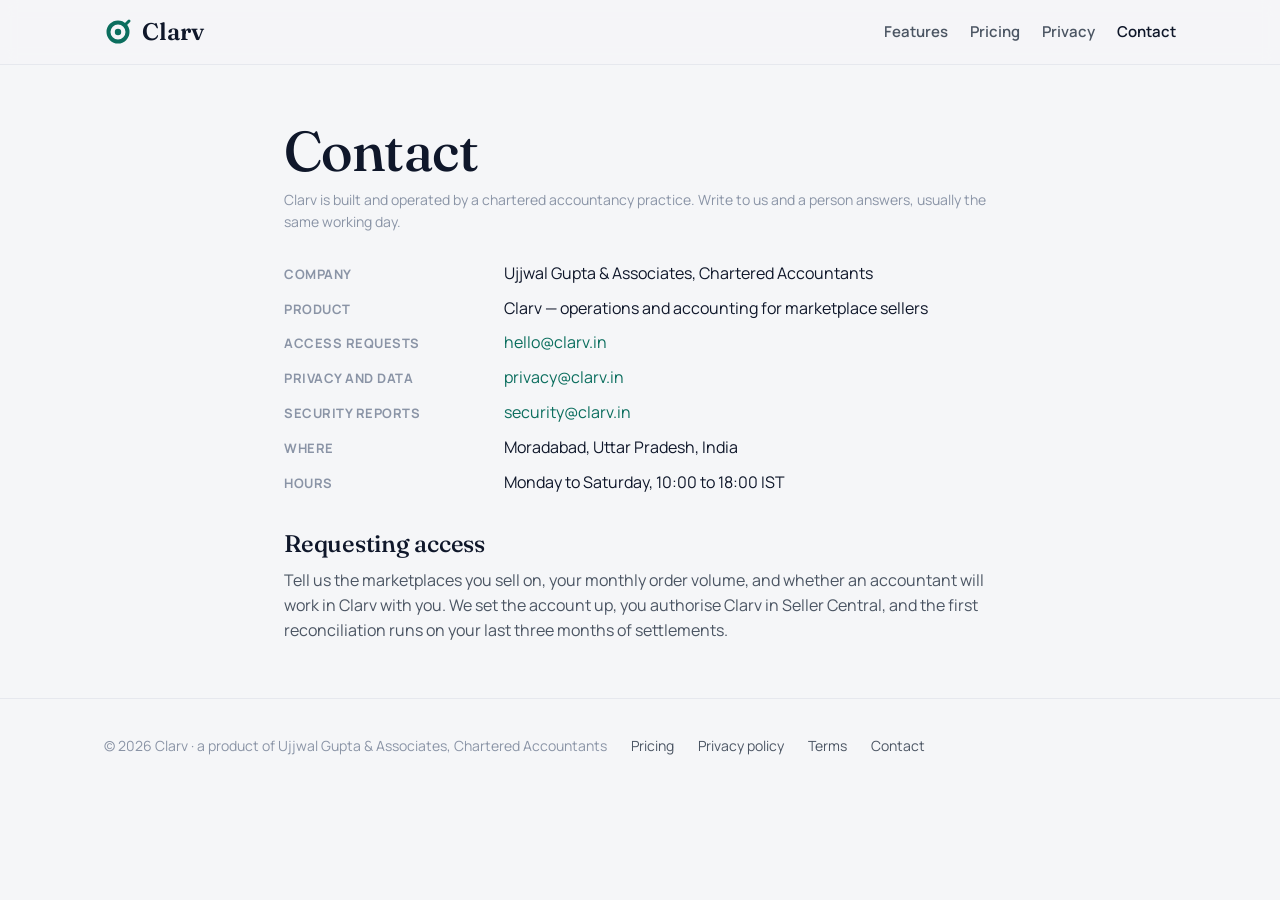
==== contact.html @ e485b1e4 "clarv.in" ====
<!doctype html>
<html lang="en">
<head>
<meta charset="utf-8" /><meta name="viewport" content="width=device-width, initial-scale=1" />
<title>Contact — Clarv</title>
<link rel="icon" href="logo.svg" type="image/svg+xml" />
<link rel="preconnect" href="https://fonts.googleapis.com" /><link rel="preconnect" href="https://fonts.gstatic.com" crossorigin />
<link rel="stylesheet" href="https://fonts.googleapis.com/css2?family=Fraunces:opsz,wght@9..144,400;9..144,500;9..144,600&family=Manrope:wght@400;500;600;700;800&display=swap" />
<link rel="stylesheet" href="style.css" />
</head>
<body>
<header class="top"><div class="wrap">
  <a class="brand" href="/"><svg width="28" height="28" viewBox="0 0 28 28" aria-hidden="true"><circle cx="14" cy="14" r="9.5" fill="none" stroke="currentColor" stroke-width="4"/><circle cx="14" cy="14" r="3.2" fill="currentColor"/><path d="M21 7l4-4" stroke="currentColor" stroke-width="3" stroke-linecap="round"/></svg>Clarv</a>
  <nav class="nav"><a class="hide-m" href="index.html#features">Features</a><a href="pricing.html">Pricing</a><a class="hide-m" href="privacy.html">Privacy</a><a class="on" href="contact.html">Contact</a></nav>
</div></header>
<main><section><div class="wrap prose">
  <h1>Contact</h1>
  <p class="meta">Clarv is built and operated by a chartered accountancy practice. Write to us and a person answers, usually the same working day.</p>
  <dl class="facts">
    <dt>Company</dt><dd>Ujjwal Gupta &amp; Associates, Chartered Accountants</dd>
    <dt>Product</dt><dd>Clarv — operations and accounting for marketplace sellers</dd>
    <dt>Access requests</dt><dd><a href="mailto:hello@clarv.in">hello@clarv.in</a></dd>
    <dt>Privacy and data</dt><dd><a href="mailto:privacy@clarv.in">privacy@clarv.in</a></dd>
    <dt>Security reports</dt><dd><a href="mailto:security@clarv.in">security@clarv.in</a></dd>
    <dt>Where</dt><dd>Moradabad, Uttar Pradesh, India</dd>
    <dt>Hours</dt><dd>Monday to Saturday, 10:00 to 18:00 IST</dd>
  </dl>
  <h2>Requesting access</h2>
  <p>Tell us the marketplaces you sell on, your monthly order volume, and whether an accountant will work in Clarv with you. We set the account up, you authorise Clarv in Seller Central, and the first reconciliation runs on your last three months of settlements.</p>
</div></section></main>
<footer><div class="wrap"><span>© 2026 Clarv · a product of Ujjwal Gupta &amp; Associates, Chartered Accountants</span><a href="pricing.html">Pricing</a><a href="privacy.html">Privacy policy</a><a href="terms.html">Terms</a><a href="contact.html">Contact</a></div></footer>
</body>
</html>
---- style.css ----
/* clarv.in — the public site. The product's own ink-and-paper language: Fraunces for display, Manrope for text. */
:root {
  --ground: #f5f6f8; --surface: #fff; --surface-2: #f9fafb; --ink: #0f172a; --ink-2: #4b5563; --ink-3: #8a94a6;
  --rule: #e6e8ee; --rule-3: #d9dde5; --brand: #0b6e5e; --brand-ink: #094f44; --brand-soft: #e3f3ef; --brand-tint: #f2f8f6;
  --good: #0b7a62; --warn: #a15c07; --warn-soft: #fbf1dc; --bad: #b42318; --bad-soft: #fce8e6;
  --sans: "Manrope", ui-sans-serif, system-ui, -apple-system, "Segoe UI", sans-serif; --display: "Fraunces", Georgia, serif;
  --shadow: 0 1px 2px rgba(16,24,40,.04), 0 1px 3px rgba(16,24,40,.06); --shadow-2: 0 12px 32px rgba(16,24,40,.12), 0 0 0 1px rgba(16,24,40,.05);
}
* { box-sizing: border-box; }
html { color-scheme: light; }
body { margin: 0; background: var(--ground); color: var(--ink); font: 16px/1.55 var(--sans); -webkit-font-smoothing: antialiased; }
a { color: var(--brand); text-decoration: none; }
a:hover { text-decoration: underline; }
.wrap { max-width: 1120px; margin: 0 auto; padding: 0 24px; }
h1, h2, h3 { font-family: var(--display); font-weight: 500; letter-spacing: -0.01em; margin: 0; text-wrap: balance; }
h1 { font-size: clamp(34px, 5vw, 56px); line-height: 1.08; }
h2 { font-size: clamp(26px, 3.2vw, 36px); line-height: 1.15; }
h3 { font-size: 20px; line-height: 1.3; }
p { margin: 0; }
.lead { color: var(--ink-2); font-size: 18px; max-width: 62ch; }
.eyebrow { font-size: 12px; font-weight: 700; letter-spacing: .08em; text-transform: uppercase; color: var(--brand); }
.muted { color: var(--ink-3); }
.small { font-size: 14px; }

/* header */
.top { position: sticky; top: 0; z-index: 5; background: rgba(245,246,248,.9); backdrop-filter: blur(8px); border-bottom: 1px solid var(--rule); }
.top .wrap { display: flex; align-items: center; gap: 28px; height: 64px; }
.brand { display: inline-flex; align-items: center; gap: 10px; color: var(--ink); font-family: var(--display); font-size: 24px; font-weight: 600; }
.brand svg { color: var(--brand); }
.nav { display: flex; gap: 22px; margin-left: auto; align-items: center; }
.nav a { color: var(--ink-2); font-weight: 600; font-size: 15px; }
.nav a.on { color: var(--ink); }
.btn { display: inline-flex; align-items: center; justify-content: center; height: 42px; padding: 0 18px; border-radius: 8px; border: 1px solid var(--rule-3); background: var(--surface); color: var(--ink); font: 600 15px var(--sans); cursor: pointer; }
.btn.primary { background: var(--brand); border-color: var(--brand); color: #fff; }
.btn:hover { text-decoration: none; filter: brightness(.98); }

/* hero */
.hero { padding: 84px 0 56px; display: grid; grid-template-columns: 1.05fr .95fr; gap: 48px; align-items: center; }
.hero .cta { display: flex; gap: 12px; margin-top: 28px; flex-wrap: wrap; }
.hero .facts { display: grid; grid-template-columns: repeat(3, 1fr); gap: 20px; margin-top: 32px; }
.fact b { display: block; font-family: var(--display); font-size: 28px; font-weight: 500; }
.fact span { color: var(--ink-3); font-size: 13px; }

/* drawn product panels — demo figures, no client data */
.panel { background: var(--surface); border: 1px solid var(--rule); border-radius: 12px; box-shadow: var(--shadow-2); overflow: hidden; }
.panel .bar { display: flex; align-items: center; gap: 8px; padding: 10px 14px; border-bottom: 1px solid var(--rule); background: var(--surface-2); font-size: 13px; color: var(--ink-2); }
.panel .bar i { width: 10px; height: 10px; border-radius: 50%; background: var(--rule-3); display: inline-block; }
.panel .body { padding: 16px; overflow-x: auto; }
.tiles { display: grid; grid-template-columns: repeat(3, 1fr); gap: 10px; margin-bottom: 14px; }
.tile { border: 1px solid var(--rule); border-radius: 8px; padding: 10px 12px; background: var(--surface); }
.tile .k { font-size: 11px; font-weight: 700; letter-spacing: .06em; text-transform: uppercase; color: var(--ink-3); }
.tile .v { font-family: var(--display); font-size: 22px; margin-top: 2px; }
.tile .s { font-size: 12px; color: var(--ink-3); }
.tile.good .v { color: var(--good); } .tile.bad .v { color: var(--bad); } .tile.warn .v { color: var(--warn); }
table.t { width: 100%; border-collapse: collapse; font-size: 13px; }
table.t th { text-align: left; font-size: 11px; letter-spacing: .06em; text-transform: uppercase; color: var(--ink-3); padding: 6px 8px; border-bottom: 1px solid var(--rule); font-weight: 700; }
table.t td { padding: 8px; border-bottom: 1px solid var(--rule); }
table.t td.num, table.t th.num { text-align: right; font-variant-numeric: tabular-nums; }
.st { display: inline-flex; align-items: center; gap: 6px; font-size: 12px; font-weight: 700; padding: 2px 8px; border-radius: 999px; background: var(--surface-2); color: var(--ink-2); }
.st::before { content: ""; width: 7px; height: 7px; border-radius: 50%; background: currentColor; }
.st.good { color: var(--good); background: var(--brand-soft); } .st.bad { color: var(--bad); background: var(--bad-soft); } .st.warn { color: var(--warn); background: var(--warn-soft); }

/* sections */
section { padding: 56px 0; }
section.alt { background: var(--surface); border-top: 1px solid var(--rule); border-bottom: 1px solid var(--rule); }
.grid3 { display: grid; grid-template-columns: repeat(3, 1fr); gap: 20px; margin-top: 28px; }
.grid2 { display: grid; grid-template-columns: repeat(2, 1fr); gap: 24px; margin-top: 28px; }
.card { background: var(--surface); border: 1px solid var(--rule); border-radius: 12px; padding: 22px; box-shadow: var(--shadow); }
.card h3 { margin-bottom: 8px; }
.card p { color: var(--ink-2); font-size: 15px; }
.card .n { font-family: var(--display); color: var(--brand); font-size: 14px; margin-bottom: 8px; }
.rule-list { list-style: none; padding: 0; margin: 20px 0 0; display: grid; gap: 10px; }
.rule-list li { padding-left: 22px; position: relative; color: var(--ink-2); }
.rule-list li::before { content: ""; position: absolute; left: 0; top: 9px; width: 10px; height: 10px; border-radius: 50%; background: var(--brand-soft); border: 2px solid var(--brand); }

/* pricing */
.plans { display: grid; grid-template-columns: repeat(3, 1fr); gap: 20px; margin-top: 32px; }
.plan { background: var(--surface); border: 1px solid var(--rule); border-radius: 12px; padding: 26px; box-shadow: var(--shadow); display: flex; flex-direction: column; }
.plan.hi { border-color: var(--brand); box-shadow: var(--shadow-2); }
.plan .price { font-family: var(--display); font-size: 40px; margin: 10px 0 2px; }
.plan .price small { font-size: 15px; font-family: var(--sans); color: var(--ink-3); }
.plan ul { list-style: none; padding: 0; margin: 18px 0 22px; display: grid; gap: 8px; color: var(--ink-2); font-size: 15px; }
.plan ul li::before { content: "✓  "; color: var(--brand); font-weight: 700; }
.plan .btn { margin-top: auto; }

/* the quote form */
.form { display: grid; gap: 12px; }
.form label { display: grid; gap: 5px; font-size: 13px; font-weight: 700; color: var(--ink-2); }
.form input, .form select, .form textarea { font: 15px var(--sans); color: var(--ink); padding: 9px 11px; border: 1px solid var(--rule-3); border-radius: 8px; background: var(--surface); }
.form input:focus, .form select:focus, .form textarea:focus { outline: 2px solid var(--brand-soft); border-color: var(--brand); }
.form .btn { margin-top: 6px; }

/* prose pages */
.prose { max-width: 76ch; }
.prose h1 { margin-bottom: 8px; }
.prose h2 { font-size: 24px; margin: 36px 0 10px; }
.prose p, .prose li { color: var(--ink-2); }
.prose ul { padding-left: 22px; }
.prose .meta { color: var(--ink-3); font-size: 14px; margin-bottom: 28px; }
dl.facts { display: grid; grid-template-columns: 200px 1fr; gap: 10px 20px; margin-top: 24px; }
dl.facts dt { color: var(--ink-3); font-size: 13px; font-weight: 700; letter-spacing: .04em; text-transform: uppercase; padding-top: 3px; }
dl.facts dd { margin: 0; }

/* footer */
footer { padding: 36px 0 48px; color: var(--ink-3); font-size: 14px; border-top: 1px solid var(--rule); }
footer .wrap { display: flex; gap: 24px; flex-wrap: wrap; align-items: center; }
footer a { color: var(--ink-2); }
footer .sp { margin-left: auto; }

@media (max-width: 860px) {
  .hero .facts { grid-template-columns: 1fr; gap: 12px; }
  .hero { grid-template-columns: 1fr; padding-top: 48px; }
  .grid3, .plans, .grid2 { grid-template-columns: 1fr; }
  .tiles { grid-template-columns: 1fr 1fr; }
  .nav { gap: 14px; } .nav a.hide-m { display: none; }
  dl.facts { grid-template-columns: 1fr; gap: 2px 0; } dl.facts dd { margin-bottom: 12px; }
}
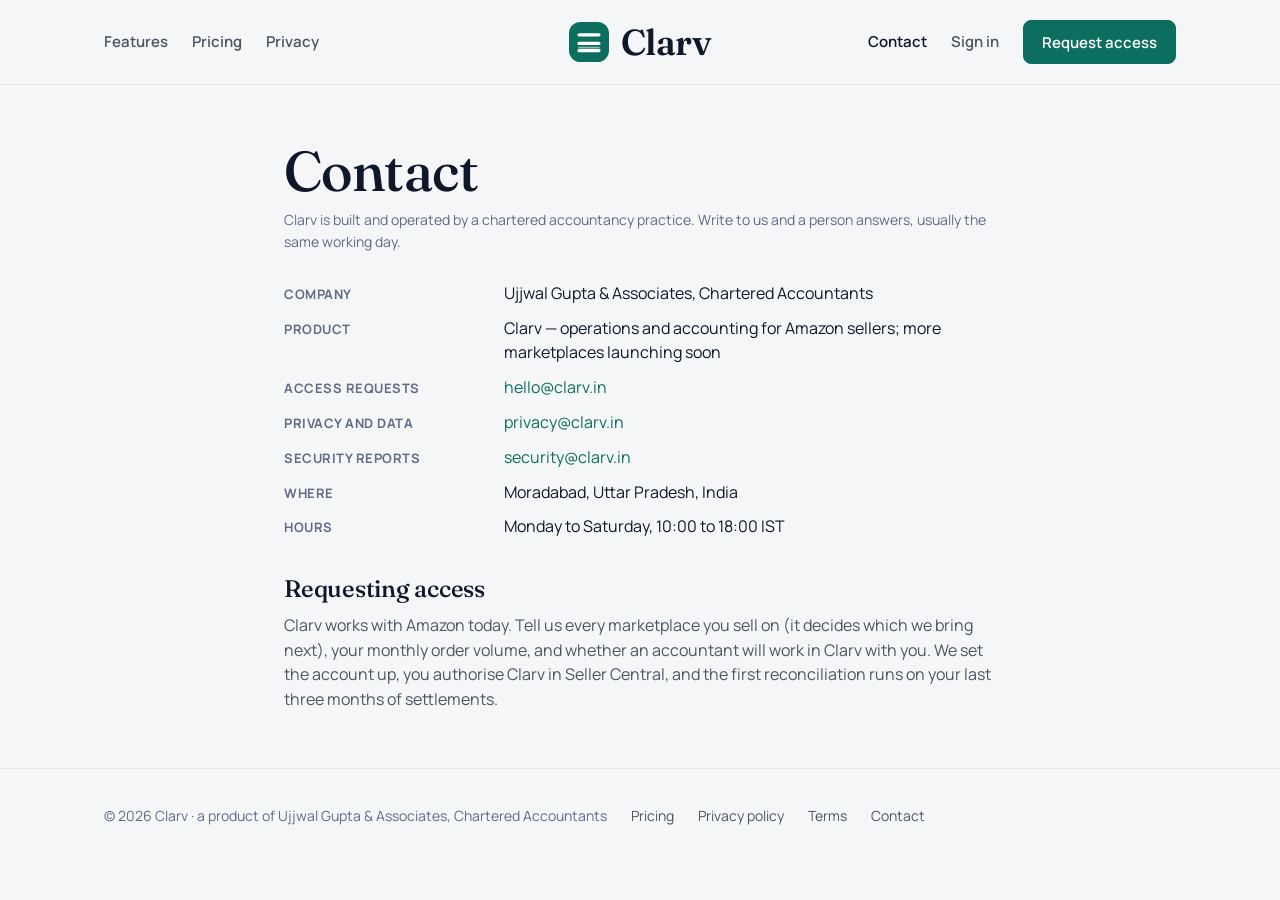
==== commit 06284f3a: "Amazon first, a centred wordmark with Mark A, and a site that works on a phone The user, 4 Oct 2026:" ====
--- a/contact.html
+++ b/contact.html
@@ -10,15 +10,18 @@
 </head>
 <body>
 <header class="top"><div class="wrap">
-  <a class="brand" href="/"><svg width="28" height="28" viewBox="0 0 28 28" aria-hidden="true"><circle cx="14" cy="14" r="9.5" fill="none" stroke="currentColor" stroke-width="4"/><circle cx="14" cy="14" r="3.2" fill="currentColor"/><path d="M21 7l4-4" stroke="currentColor" stroke-width="3" stroke-linecap="round"/></svg>Clarv</a>
-  <nav class="nav"><a class="hide-m" href="index.html#features">Features</a><a href="pricing.html">Pricing</a><a class="hide-m" href="privacy.html">Privacy</a><a class="on" href="contact.html">Contact</a></nav>
+  <nav class="nav nav-l" aria-label="Site"><a href="/#features">Features</a><a href="pricing.html">Pricing</a><a href="privacy.html">Privacy</a></nav>
+  <a class="brand" href="/" aria-label="Clarv — home"><svg viewBox="0 0 28 28" aria-hidden="true"><rect width="28" height="28" rx="8" fill="#0b6e5e"/><path d="M7 9h14M7 15h14M7 20h14" stroke="#fff" stroke-width="2.2" stroke-linecap="round"/><path d="M7 18h14" stroke="#fff" stroke-width="1.2" stroke-linecap="round" opacity=".55"/></svg><span>Clarv</span></a>
+  <nav class="nav nav-r" aria-label="Account"><a class="on" href="contact.html">Contact</a><a href="login.html">Sign in</a><a class="btn primary" href="contact.html">Request access</a></nav>
+  <details class="mnav"><summary aria-label="Menu"><span class="burger"></span></summary><nav class="mnav-panel" aria-label="Menu"><a href="/#features">Features</a><a href="pricing.html">Pricing</a><a href="privacy.html">Privacy</a><a class="on" href="contact.html">Contact</a><a href="login.html">Sign in</a><a class="btn primary" href="contact.html">Request access</a></nav></details>
+  <a class="m-signin" href="login.html">Sign in</a>
 </div></header>
 <main><section><div class="wrap prose">
   <h1>Contact</h1>
   <p class="meta">Clarv is built and operated by a chartered accountancy practice. Write to us and a person answers, usually the same working day.</p>
   <dl class="facts">
     <dt>Company</dt><dd>Ujjwal Gupta &amp; Associates, Chartered Accountants</dd>
-    <dt>Product</dt><dd>Clarv — operations and accounting for marketplace sellers</dd>
+    <dt>Product</dt><dd>Clarv — operations and accounting for Amazon sellers; more marketplaces launching soon</dd>
     <dt>Access requests</dt><dd><a href="mailto:hello@clarv.in">hello@clarv.in</a></dd>
     <dt>Privacy and data</dt><dd><a href="mailto:privacy@clarv.in">privacy@clarv.in</a></dd>
     <dt>Security reports</dt><dd><a href="mailto:security@clarv.in">security@clarv.in</a></dd>
@@ -26,8 +29,9 @@
     <dt>Hours</dt><dd>Monday to Saturday, 10:00 to 18:00 IST</dd>
   </dl>
   <h2>Requesting access</h2>
-  <p>Tell us the marketplaces you sell on, your monthly order volume, and whether an accountant will work in Clarv with you. We set the account up, you authorise Clarv in Seller Central, and the first reconciliation runs on your last three months of settlements.</p>
+  <p>Clarv works with Amazon today. Tell us every marketplace you sell on (it decides which we bring next), your monthly order volume, and whether an accountant will work in Clarv with you. We set the account up, you authorise Clarv in Seller Central, and the first reconciliation runs on your last three months of settlements.</p>
 </div></section></main>
 <footer><div class="wrap"><span>© 2026 Clarv · a product of Ujjwal Gupta &amp; Associates, Chartered Accountants</span><a href="pricing.html">Pricing</a><a href="privacy.html">Privacy policy</a><a href="terms.html">Terms</a><a href="contact.html">Contact</a></div></footer>
+<script>document.querySelectorAll(".mnav-panel a").forEach(function (a) { a.addEventListener("click", function () { a.closest("details").removeAttribute("open"); }); });</script>
 </body>
 </html>
--- a/style.css
+++ b/style.css
@@ -1,6 +1,6 @@
 /* clarv.in — the public site. The product's own ink-and-paper language: Fraunces for display, Manrope for text. */
 :root {
-  --ground: #f5f6f8; --surface: #fff; --surface-2: #f9fafb; --ink: #0f172a; --ink-2: #4b5563; --ink-3: #8a94a6;
+  --ground: #f5f6f8; --surface: #fff; --surface-2: #f9fafb; --ink: #0f172a; --ink-2: #4b5563; --ink-3: #5f6a86;
   --rule: #e6e8ee; --rule-3: #d9dde5; --brand: #0b6e5e; --brand-ink: #094f44; --brand-soft: #e3f3ef; --brand-tint: #f2f8f6;
   --good: #0b7a62; --warn: #a15c07; --warn-soft: #fbf1dc; --bad: #b42318; --bad-soft: #fce8e6;
   --sans: "Manrope", ui-sans-serif, system-ui, -apple-system, "Segoe UI", sans-serif; --display: "Fraunces", Georgia, serif;
@@ -8,7 +8,7 @@
 }
 * { box-sizing: border-box; }
 html { color-scheme: light; }
-body { margin: 0; background: var(--ground); color: var(--ink); font: 16px/1.55 var(--sans); -webkit-font-smoothing: antialiased; }
+body { margin: 0; background: var(--ground); color: var(--ink); font: 16px/1.55 var(--sans); -webkit-font-smoothing: antialiased; overflow-x: clip; }
 a { color: var(--brand); text-decoration: none; }
 a:hover { text-decoration: underline; }
 .wrap { max-width: 1120px; margin: 0 auto; padding: 0 24px; }
@@ -22,24 +22,56 @@
 .muted { color: var(--ink-3); }
 .small { font-size: 14px; }
 
-/* header */
-.top { position: sticky; top: 0; z-index: 5; background: rgba(245,246,248,.9); backdrop-filter: blur(8px); border-bottom: 1px solid var(--rule); }
-.top .wrap { display: flex; align-items: center; gap: 28px; height: 64px; }
-.brand { display: inline-flex; align-items: center; gap: 10px; color: var(--ink); font-family: var(--display); font-size: 24px; font-weight: 600; }
-.brand svg { color: var(--brand); }
-.nav { display: flex; gap: 22px; margin-left: auto; align-items: center; }
+/* header: the wordmark at the centre, the links either side of it; on a phone, a menu button, the wordmark, Sign in */
+.top { position: sticky; top: 0; z-index: 5; background: rgba(245,246,248,.92); -webkit-backdrop-filter: blur(8px); backdrop-filter: blur(8px); border-bottom: 1px solid var(--rule); }
+.top .wrap { display: grid; grid-template-columns: 1fr auto 1fr; align-items: center; gap: 24px; height: 84px; }
+.brand { grid-column: 2; grid-row: 1; justify-self: center; display: inline-flex; align-items: center; gap: 12px; color: var(--ink); font-family: var(--display); font-size: 36px; font-weight: 600; letter-spacing: -0.015em; line-height: 1; }
+.brand:hover { text-decoration: none; }
+.brand svg { width: 40px; height: 40px; flex: none; }
+.nav { display: flex; gap: 24px; align-items: center; }
+.nav-l { grid-column: 1; grid-row: 1; justify-self: start; }
+.nav-r { grid-column: 3; grid-row: 1; justify-self: end; }
 .nav a { color: var(--ink-2); font-weight: 600; font-size: 15px; }
 .nav a.on { color: var(--ink); }
-.btn { display: inline-flex; align-items: center; justify-content: center; height: 42px; padding: 0 18px; border-radius: 8px; border: 1px solid var(--rule-3); background: var(--surface); color: var(--ink); font: 600 15px var(--sans); cursor: pointer; }
+.mnav, .m-signin { display: none; }
+.mnav summary { list-style: none; cursor: pointer; width: 44px; height: 44px; display: grid; place-items: center; margin-left: -10px; border-radius: 10px; }
+.mnav summary::-webkit-details-marker { display: none; }
+.mnav summary:focus-visible { outline: 2px solid var(--brand); outline-offset: 2px; }
+.burger, .burger::before, .burger::after { display: block; width: 22px; height: 2px; border-radius: 2px; background: var(--ink); transition: transform .2s, background .2s; }
+.burger { position: relative; }
+.burger::before, .burger::after { content: ""; position: absolute; left: 0; }
+.burger::before { top: -7px; } .burger::after { top: 7px; }
+.mnav[open] .burger { background: transparent; }
+.mnav[open] .burger::before { transform: translateY(7px) rotate(45deg); }
+.mnav[open] .burger::after { transform: translateY(-7px) rotate(-45deg); }
+.mnav-panel { position: absolute; left: 0; right: 0; top: 100%; display: grid; padding: 4px 18px 18px; background: var(--surface); border-bottom: 1px solid var(--rule); box-shadow: var(--shadow-2); }
+.mnav-panel a { padding: 14px 2px; font-size: 17px; font-weight: 600; color: var(--ink); border-bottom: 1px solid var(--rule); }
+.mnav-panel a.on { color: var(--brand); }
+.mnav-panel a.btn { margin-top: 16px; height: 48px; border-bottom: 1px solid var(--brand); color: #fff; }
+.btn { display: inline-flex; align-items: center; justify-content: center; height: 44px; padding: 0 18px; border-radius: 8px; border: 1px solid var(--rule-3); background: var(--surface); color: var(--ink); font: 600 15px var(--sans); cursor: pointer; }
 .btn.primary { background: var(--brand); border-color: var(--brand); color: #fff; }
 .btn:hover { text-decoration: none; filter: brightness(.98); }
 
+/* marketplaces: Amazon today, the others launching soon */
+.markets { padding: 8px 0 24px; }
+.mk-head { display: flex; align-items: baseline; gap: 16px; flex-wrap: wrap; }
+.mk-head p { color: var(--ink-2); }
+.mk-row { display: grid; grid-template-columns: repeat(6, minmax(0, 1fr)); gap: 12px; margin-top: 14px; }
+.mk { display: flex; flex-direction: column; align-items: flex-start; gap: 8px; padding: 14px 16px; border: 1px dashed var(--rule-3); border-radius: 12px; }
+.mk b { font-size: 16px; }
+.mk small { color: var(--ink-2); font-size: 12.5px; line-height: 1.45; }
+.mk .chip { font-size: 11.5px; font-weight: 700; padding: 3px 9px; border-radius: 999px; background: var(--surface); color: var(--ink-2); border: 1px solid var(--rule-3); }
+.mk.live { background: var(--surface); border: 1px solid var(--brand); box-shadow: var(--shadow); }
+.mk.live .chip { background: var(--brand-soft); color: var(--brand-ink); border-color: transparent; }
+
 /* hero */
-.hero { padding: 84px 0 56px; display: grid; grid-template-columns: 1.05fr .95fr; gap: 48px; align-items: center; }
+/* padding-block: a padding shorthand would zero the page's side gutter on .wrap */
+.hero { padding-block: 84px 56px; display: grid; grid-template-columns: 1.05fr .95fr; gap: 48px; align-items: center; }
 .hero .cta { display: flex; gap: 12px; margin-top: 28px; flex-wrap: wrap; }
-.hero .facts { display: grid; grid-template-columns: repeat(3, 1fr); gap: 20px; margin-top: 32px; }
-.fact b { display: block; font-family: var(--display); font-size: 28px; font-weight: 500; }
-.fact span { color: var(--ink-3); font-size: 13px; }
+/* the three figures: each on one line; the row wraps whole rather than breaking a figure ("GSTR-1 / ready") */
+.hero .facts { display: flex; flex-wrap: wrap; gap: 18px 28px; margin-top: 32px; }
+.fact b { display: block; font-family: var(--display); font-size: 24px; font-weight: 500; line-height: 1.2; white-space: nowrap; }
+.fact span { display: block; max-width: 20ch; color: var(--ink-3); font-size: 13px; }
 
 /* drawn product panels — demo figures, no client data */
 .panel { background: var(--surface); border: 1px solid var(--rule); border-radius: 12px; box-shadow: var(--shadow-2); overflow: hidden; }
@@ -56,7 +88,7 @@
 table.t th { text-align: left; font-size: 11px; letter-spacing: .06em; text-transform: uppercase; color: var(--ink-3); padding: 6px 8px; border-bottom: 1px solid var(--rule); font-weight: 700; }
 table.t td { padding: 8px; border-bottom: 1px solid var(--rule); }
 table.t td.num, table.t th.num { text-align: right; font-variant-numeric: tabular-nums; }
-.st { display: inline-flex; align-items: center; gap: 6px; font-size: 12px; font-weight: 700; padding: 2px 8px; border-radius: 999px; background: var(--surface-2); color: var(--ink-2); }
+.st { white-space: nowrap; display: inline-flex; align-items: center; gap: 6px; font-size: 12px; font-weight: 700; padding: 2px 8px; border-radius: 999px; background: var(--surface-2); color: var(--ink-2); }
 .st::before { content: ""; width: 7px; height: 7px; border-radius: 50%; background: currentColor; }
 .st.good { color: var(--good); background: var(--brand-soft); } .st.bad { color: var(--bad); background: var(--bad-soft); } .st.warn { color: var(--warn); background: var(--warn-soft); }
 
@@ -86,7 +118,7 @@
 /* the quote form */
 .form { display: grid; gap: 12px; }
 .form label { display: grid; gap: 5px; font-size: 13px; font-weight: 700; color: var(--ink-2); }
-.form input, .form select, .form textarea { font: 15px var(--sans); color: var(--ink); padding: 9px 11px; border: 1px solid var(--rule-3); border-radius: 8px; background: var(--surface); }
+.form input, .form select, .form textarea { font: 15px var(--sans); color: var(--ink); padding: 9px 11px; border: 1px solid var(--rule-3); border-radius: 8px; background: var(--surface); width: 100%; min-width: 0; } /* a select is otherwise as wide as its longest option */
 .form input:focus, .form select:focus, .form textarea:focus { outline: 2px solid var(--brand-soft); border-color: var(--brand); }
 .form .btn { margin-top: 6px; }
 
@@ -107,11 +139,39 @@
 footer a { color: var(--ink-2); }
 footer .sp { margin-left: auto; }
 
-@media (max-width: 860px) {
-  .hero .facts { grid-template-columns: 1fr; gap: 12px; }
-  .hero { grid-template-columns: 1fr; padding-top: 48px; }
-  .grid3, .plans, .grid2 { grid-template-columns: 1fr; }
+@media (max-width: 900px) {
+  .top .wrap { height: 64px; gap: 8px; }
+  .nav-l, .nav-r { display: none; }
+  .brand { font-size: 28px; gap: 10px; }
+  .brand svg { width: 32px; height: 32px; }
+  .mnav { display: block; grid-column: 1; grid-row: 1; justify-self: start; }
+  .m-signin { display: inline-flex; grid-column: 3; grid-row: 1; justify-self: end; align-items: center; min-height: 44px; font-weight: 700; font-size: 15px; }
+  .wrap { padding: 0 18px; }
+  section { padding: 44px 0; }
+  .hero { grid-template-columns: minmax(0, 1fr); gap: 32px; padding-block: 36px 32px; }
+  .hero .facts { flex-direction: column; gap: 14px; }
+  .fact span { max-width: none; }
+  .hero .cta .btn { flex: 1 1 160px; }
+  .lead { font-size: 17px; }
+  .grid3, .plans, .grid2 { grid-template-columns: minmax(0, 1fr); }
   .tiles { grid-template-columns: 1fr 1fr; }
-  .nav { gap: 14px; } .nav a.hide-m { display: none; }
-  dl.facts { grid-template-columns: 1fr; gap: 2px 0; } dl.facts dd { margin-bottom: 12px; }
+  .tiles > .tile:nth-child(3):last-child { grid-column: 1 / -1; }
+  .mk-row { grid-template-columns: repeat(3, minmax(0, 1fr)); }
+  dl.facts { grid-template-columns: 1fr; gap: 2px 0; } dl.facts dd { margin-bottom: 12px; overflow-wrap: anywhere; }
+  .form input, .form select, .form textarea { font-size: 16px; } /* under 16px a phone zooms in on focus */
+  footer .wrap { gap: 12px 20px; } footer .sp { margin-left: 0; flex-basis: 100%; }
 }
+@media (max-width: 600px) {
+  table.t .o { display: none; } /* the example tables drop their least telling column on a phone */
+}
+@media (max-width: 480px) {
+  .brand { font-size: 26px; } .brand svg { width: 30px; height: 30px; }
+  h3 { font-size: 19px; }
+  .card { padding: 18px; } .plan { padding: 22px; }
+  .panel .body { padding: 12px; }
+  .tile { padding: 9px 10px; } .tile .v { font-size: 19px; }
+  .tile .k { min-height: 3.1em; } /* two lines at the 1.55 line height: a two-line label beside a one-line one: the figures stay level */
+  table.t { font-size: 12.5px; } table.t th, table.t td { padding: 6px; }
+  .mk-row { grid-template-columns: 1fr 1fr; }
+  .mk.live { grid-column: 1 / -1; }
+}
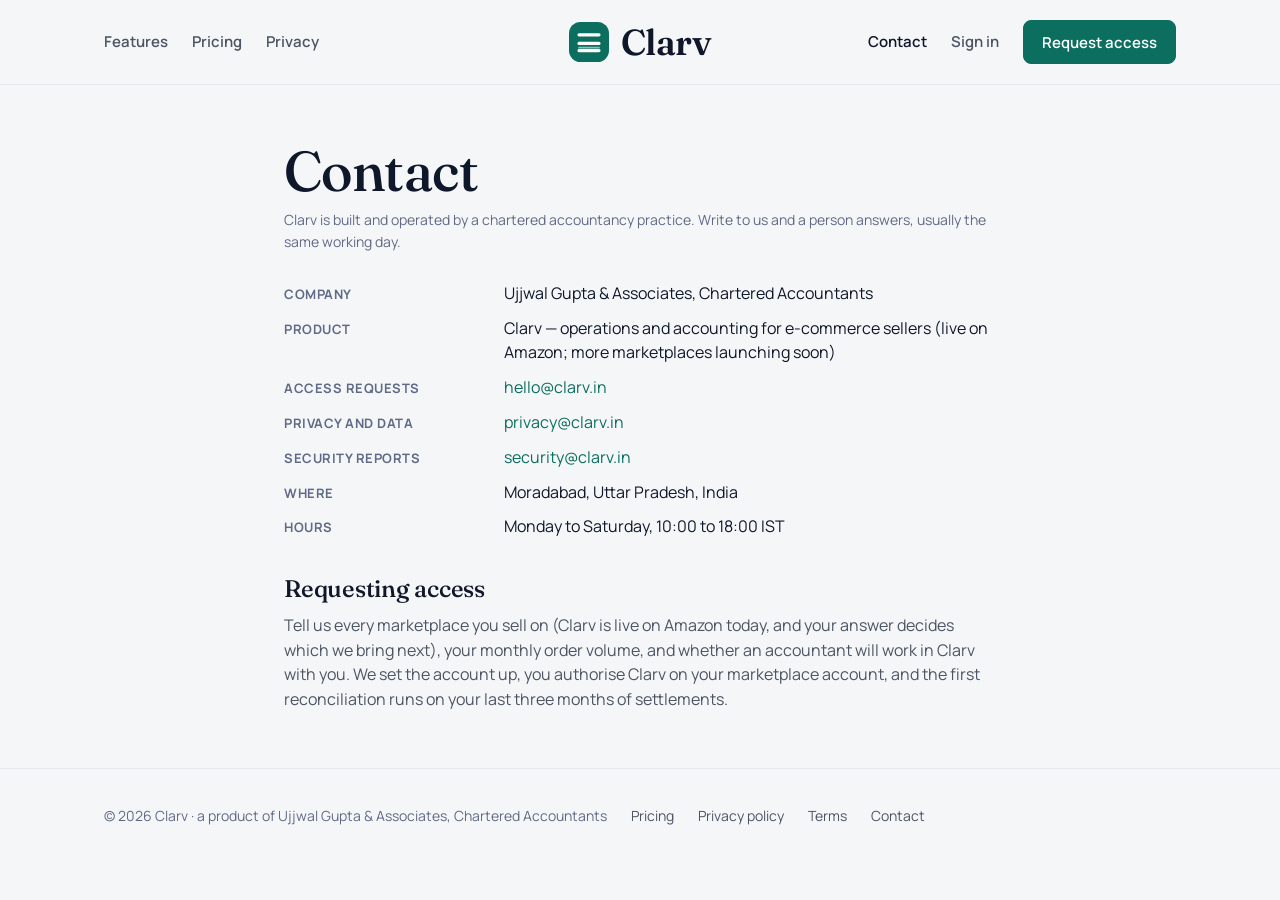
==== commit 959a46ae: "Marketplace-neutral wording (the user: "why Amazon everywhere?"): Clarv speaks to e-commerce sellers" ====
--- a/contact.html
+++ b/contact.html
@@ -3,10 +3,10 @@
 <head>
 <meta charset="utf-8" /><meta name="viewport" content="width=device-width, initial-scale=1" />
 <title>Contact — Clarv</title>
-<link rel="icon" href="logo.svg" type="image/svg+xml" />
+<link rel="icon" href="logo.svg?v=20261004" type="image/svg+xml" />
 <link rel="preconnect" href="https://fonts.googleapis.com" /><link rel="preconnect" href="https://fonts.gstatic.com" crossorigin />
 <link rel="stylesheet" href="https://fonts.googleapis.com/css2?family=Fraunces:opsz,wght@9..144,400;9..144,500;9..144,600&family=Manrope:wght@400;500;600;700;800&display=swap" />
-<link rel="stylesheet" href="style.css" />
+<link rel="stylesheet" href="style.css?v=20261004" />
 </head>
 <body>
 <header class="top"><div class="wrap">
@@ -21,7 +21,7 @@
   <p class="meta">Clarv is built and operated by a chartered accountancy practice. Write to us and a person answers, usually the same working day.</p>
   <dl class="facts">
     <dt>Company</dt><dd>Ujjwal Gupta &amp; Associates, Chartered Accountants</dd>
-    <dt>Product</dt><dd>Clarv — operations and accounting for Amazon sellers; more marketplaces launching soon</dd>
+    <dt>Product</dt><dd>Clarv — operations and accounting for e-commerce sellers (live on Amazon; more marketplaces launching soon)</dd>
     <dt>Access requests</dt><dd><a href="mailto:hello@clarv.in">hello@clarv.in</a></dd>
     <dt>Privacy and data</dt><dd><a href="mailto:privacy@clarv.in">privacy@clarv.in</a></dd>
     <dt>Security reports</dt><dd><a href="mailto:security@clarv.in">security@clarv.in</a></dd>
@@ -29,7 +29,7 @@
     <dt>Hours</dt><dd>Monday to Saturday, 10:00 to 18:00 IST</dd>
   </dl>
   <h2>Requesting access</h2>
-  <p>Clarv works with Amazon today. Tell us every marketplace you sell on (it decides which we bring next), your monthly order volume, and whether an accountant will work in Clarv with you. We set the account up, you authorise Clarv in Seller Central, and the first reconciliation runs on your last three months of settlements.</p>
+  <p>Tell us every marketplace you sell on (Clarv is live on Amazon today, and your answer decides which we bring next), your monthly order volume, and whether an accountant will work in Clarv with you. We set the account up, you authorise Clarv on your marketplace account, and the first reconciliation runs on your last three months of settlements.</p>
 </div></section></main>
 <footer><div class="wrap"><span>© 2026 Clarv · a product of Ujjwal Gupta &amp; Associates, Chartered Accountants</span><a href="pricing.html">Pricing</a><a href="privacy.html">Privacy policy</a><a href="terms.html">Terms</a><a href="contact.html">Contact</a></div></footer>
 <script>document.querySelectorAll(".mnav-panel a").forEach(function (a) { a.addEventListener("click", function () { a.closest("details").removeAttribute("open"); }); });</script>
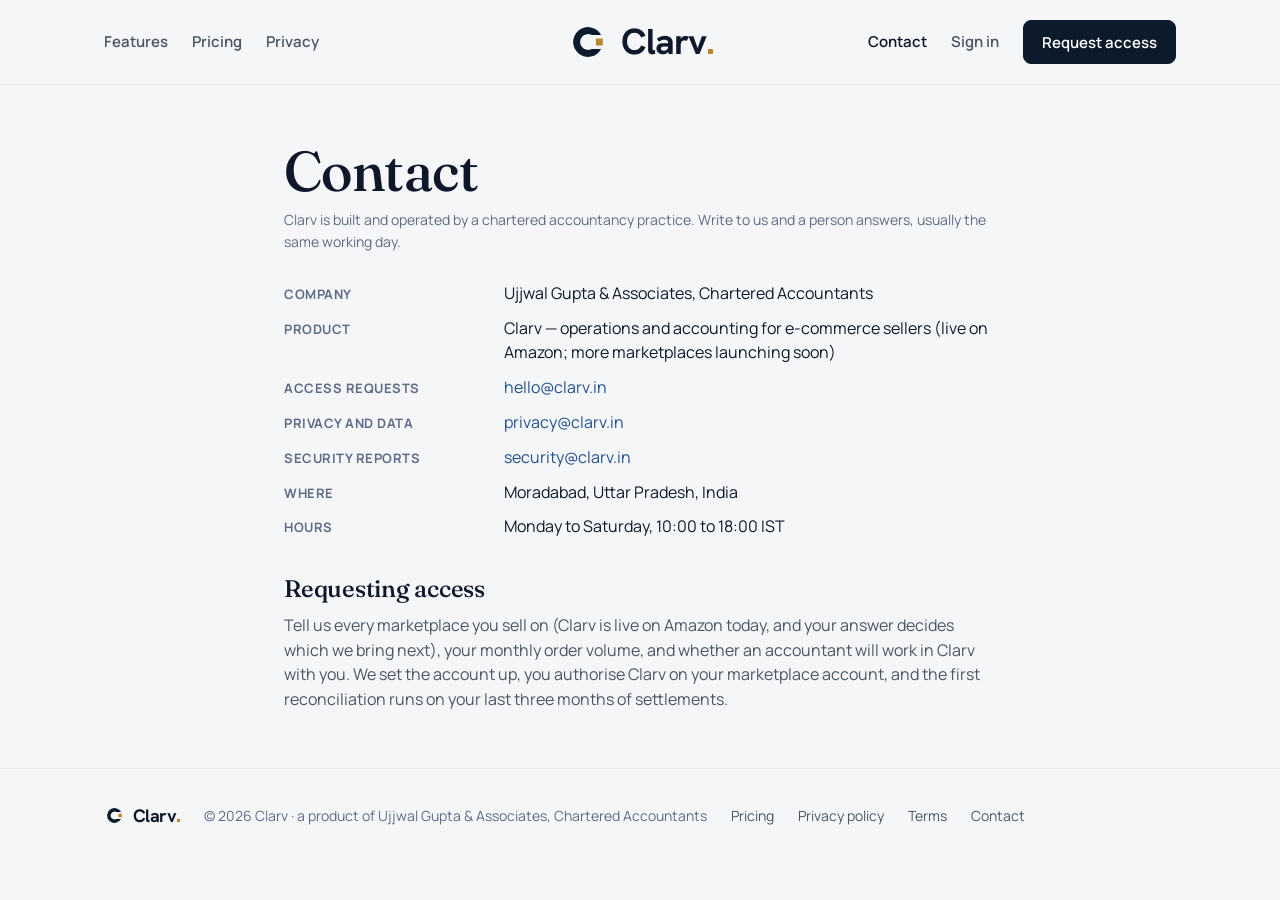
==== commit df6e2695: ""C, full stop" in ink and gold: the new logo, the palette, a footer sign-off, two labels that wrappe" ====
--- a/contact.html
+++ b/contact.html
@@ -3,15 +3,15 @@
 <head>
 <meta charset="utf-8" /><meta name="viewport" content="width=device-width, initial-scale=1" />
 <title>Contact — Clarv</title>
-<link rel="icon" href="logo.svg?v=20261004" type="image/svg+xml" />
+<link rel="icon" href="logo.svg?v=20261004c" type="image/svg+xml" />
 <link rel="preconnect" href="https://fonts.googleapis.com" /><link rel="preconnect" href="https://fonts.gstatic.com" crossorigin />
-<link rel="stylesheet" href="https://fonts.googleapis.com/css2?family=Fraunces:opsz,wght@9..144,400;9..144,500;9..144,600&family=Manrope:wght@400;500;600;700;800&display=swap" />
-<link rel="stylesheet" href="style.css?v=20261004" />
+<link rel="stylesheet" href="https://fonts.googleapis.com/css2?family=Fraunces:opsz,wght@9..144,400;9..144,500;9..144,600&family=Hanken+Grotesk:wght@700&family=Manrope:wght@400;500;600;700;800&display=swap" />
+<link rel="stylesheet" href="style.css?v=20261004c" />
 </head>
 <body>
 <header class="top"><div class="wrap">
   <nav class="nav nav-l" aria-label="Site"><a href="/#features">Features</a><a href="pricing.html">Pricing</a><a href="privacy.html">Privacy</a></nav>
-  <a class="brand" href="/" aria-label="Clarv — home"><svg viewBox="0 0 28 28" aria-hidden="true"><rect width="28" height="28" rx="8" fill="#0b6e5e"/><path d="M7 9h14M7 15h14M7 20h14" stroke="#fff" stroke-width="2.2" stroke-linecap="round"/><path d="M7 18h14" stroke="#fff" stroke-width="1.2" stroke-linecap="round" opacity=".55"/></svg><span>Clarv</span></a>
+  <a class="brand" href="/" aria-label="Clarv — home"><svg viewBox="0 0 48 48" aria-hidden="true"><path d="M39 16A17 17 0 1 0 39 32L28.12 32A9 9 0 1 1 28.12 16Z" fill="#0B1B2B"/><rect x="33" y="20" width="8" height="8" fill="#B8892E"/></svg><span>Clarv<i class="stop"></i></span></a>
   <nav class="nav nav-r" aria-label="Account"><a class="on" href="contact.html">Contact</a><a href="login.html">Sign in</a><a class="btn primary" href="contact.html">Request access</a></nav>
   <details class="mnav"><summary aria-label="Menu"><span class="burger"></span></summary><nav class="mnav-panel" aria-label="Menu"><a href="/#features">Features</a><a href="pricing.html">Pricing</a><a href="privacy.html">Privacy</a><a class="on" href="contact.html">Contact</a><a href="login.html">Sign in</a><a class="btn primary" href="contact.html">Request access</a></nav></details>
   <a class="m-signin" href="login.html">Sign in</a>
@@ -31,7 +31,7 @@
   <h2>Requesting access</h2>
   <p>Tell us every marketplace you sell on (Clarv is live on Amazon today, and your answer decides which we bring next), your monthly order volume, and whether an accountant will work in Clarv with you. We set the account up, you authorise Clarv on your marketplace account, and the first reconciliation runs on your last three months of settlements.</p>
 </div></section></main>
-<footer><div class="wrap"><span>© 2026 Clarv · a product of Ujjwal Gupta &amp; Associates, Chartered Accountants</span><a href="pricing.html">Pricing</a><a href="privacy.html">Privacy policy</a><a href="terms.html">Terms</a><a href="contact.html">Contact</a></div></footer>
+<footer><div class="wrap"><a class="foot-brand" href="/" aria-label="Clarv — home"><svg viewBox="0 0 48 48" aria-hidden="true"><path d="M39 16A17 17 0 1 0 39 32L28.12 32A9 9 0 1 1 28.12 16Z" fill="#0B1B2B"/><rect x="33" y="20" width="8" height="8" fill="#B8892E"/></svg><span>Clarv<i class="stop"></i></span></a><span>© 2026 Clarv · a product of Ujjwal Gupta &amp; Associates, Chartered Accountants</span><a href="pricing.html">Pricing</a><a href="privacy.html">Privacy policy</a><a href="terms.html">Terms</a><a href="contact.html">Contact</a></div></footer>
 <script>document.querySelectorAll(".mnav-panel a").forEach(function (a) { a.addEventListener("click", function () { a.closest("details").removeAttribute("open"); }); });</script>
 </body>
 </html>
--- a/style.css
+++ b/style.css
@@ -1,15 +1,17 @@
-/* clarv.in — the public site. The product's own ink-and-paper language: Fraunces for display, Manrope for text. */
+/* clarv.in — the public site, in the "C, full stop" identity (4 Oct 2026): ink navy and ledger gold; Fraunces for headings,
+   Manrope for text, Hanken Grotesk for the wordmark alone. */
 :root {
   --ground: #f5f6f8; --surface: #fff; --surface-2: #f9fafb; --ink: #0f172a; --ink-2: #4b5563; --ink-3: #5f6a86;
-  --rule: #e6e8ee; --rule-3: #d9dde5; --brand: #0b6e5e; --brand-ink: #094f44; --brand-soft: #e3f3ef; --brand-tint: #f2f8f6;
+  --rule: #e6e8ee; --rule-3: #d9dde5; --brand: #0b1b2b; --brand-ink: #20344e; --brand-soft: #eceef2; --brand-tint: #f6f2e8;
+  --gold: #b8892e; --gold-soft: #f4ebd7; --gold-text: #8a6416; --link: #22508f; --good-soft: #e3f3ef;
   --good: #0b7a62; --warn: #a15c07; --warn-soft: #fbf1dc; --bad: #b42318; --bad-soft: #fce8e6;
-  --sans: "Manrope", ui-sans-serif, system-ui, -apple-system, "Segoe UI", sans-serif; --display: "Fraunces", Georgia, serif;
+  --sans: "Manrope", ui-sans-serif, system-ui, -apple-system, "Segoe UI", sans-serif; --display: "Fraunces", Georgia, serif; --mark: "Hanken Grotesk", "Manrope", ui-sans-serif, system-ui, sans-serif;
   --shadow: 0 1px 2px rgba(16,24,40,.04), 0 1px 3px rgba(16,24,40,.06); --shadow-2: 0 12px 32px rgba(16,24,40,.12), 0 0 0 1px rgba(16,24,40,.05);
 }
 * { box-sizing: border-box; }
 html { color-scheme: light; }
 body { margin: 0; background: var(--ground); color: var(--ink); font: 16px/1.55 var(--sans); -webkit-font-smoothing: antialiased; overflow-x: clip; }
-a { color: var(--brand); text-decoration: none; }
+a { color: var(--link); text-decoration: none; }
 a:hover { text-decoration: underline; }
 .wrap { max-width: 1120px; margin: 0 auto; padding: 0 24px; }
 h1, h2, h3 { font-family: var(--display); font-weight: 500; letter-spacing: -0.01em; margin: 0; text-wrap: balance; }
@@ -18,16 +20,18 @@
 h3 { font-size: 20px; line-height: 1.3; }
 p { margin: 0; }
 .lead { color: var(--ink-2); font-size: 18px; max-width: 62ch; }
-.eyebrow { font-size: 12px; font-weight: 700; letter-spacing: .08em; text-transform: uppercase; color: var(--brand); }
+.eyebrow { font-size: 12px; font-weight: 700; letter-spacing: .08em; text-transform: uppercase; color: var(--gold-text); }
 .muted { color: var(--ink-3); }
 .small { font-size: 14px; }
 
 /* header: the wordmark at the centre, the links either side of it; on a phone, a menu button, the wordmark, Sign in */
 .top { position: sticky; top: 0; z-index: 5; background: rgba(245,246,248,.92); -webkit-backdrop-filter: blur(8px); backdrop-filter: blur(8px); border-bottom: 1px solid var(--rule); }
 .top .wrap { display: grid; grid-template-columns: 1fr auto 1fr; align-items: center; gap: 24px; height: 84px; }
-.brand { grid-column: 2; grid-row: 1; justify-self: center; display: inline-flex; align-items: center; gap: 12px; color: var(--ink); font-family: var(--display); font-size: 36px; font-weight: 600; letter-spacing: -0.015em; line-height: 1; }
+.brand { grid-column: 2; grid-row: 1; justify-self: center; display: inline-flex; align-items: center; gap: 12px; color: var(--ink); font-family: var(--mark); font-size: 36px; font-weight: 700; letter-spacing: -0.03em; line-height: 1; }
 .brand:hover { text-decoration: none; }
-.brand svg { width: 40px; height: 40px; flex: none; }
+.brand svg { width: 42px; height: 42px; flex: none; }
+/* The full stop: a gold square the size of the strokes, after the name and at the end of a headline. */
+.stop { display: inline-block; width: .15em; height: .15em; margin-left: .055em; background: var(--gold); }
 .nav { display: flex; gap: 24px; align-items: center; }
 .nav-l { grid-column: 1; grid-row: 1; justify-self: start; }
 .nav-r { grid-column: 3; grid-row: 1; justify-self: end; }
@@ -66,12 +70,12 @@
 
 /* hero */
 /* padding-block: a padding shorthand would zero the page's side gutter on .wrap */
-.hero { padding-block: 84px 56px; display: grid; grid-template-columns: 1.05fr .95fr; gap: 48px; align-items: center; }
+.hero { padding-block: 84px 56px; display: grid; grid-template-columns: minmax(0, .95fr) minmax(0, 1.05fr); /* the example panel needs ~530px for its tiles and table */ gap: 48px; align-items: center; }
 .hero .cta { display: flex; gap: 12px; margin-top: 28px; flex-wrap: wrap; }
 /* the three figures: each on one line; the row wraps whole rather than breaking a figure ("GSTR-1 / ready") */
-.hero .facts { display: flex; flex-wrap: wrap; gap: 18px 28px; margin-top: 32px; }
-.fact b { display: block; font-family: var(--display); font-size: 24px; font-weight: 500; line-height: 1.2; white-space: nowrap; }
-.fact span { display: block; max-width: 20ch; color: var(--ink-3); font-size: 13px; }
+.hero .facts { display: flex; flex-wrap: wrap; gap: 18px 24px; margin-top: 32px; }
+.fact b { display: block; font-family: var(--display); font-size: 22px; font-weight: 500; line-height: 1.2; white-space: nowrap; }
+.fact span { display: block; max-width: 16ch; color: var(--ink-3); font-size: 13px; }
 
 /* drawn product panels — demo figures, no client data */
 .panel { background: var(--surface); border: 1px solid var(--rule); border-radius: 12px; box-shadow: var(--shadow-2); overflow: hidden; }
@@ -87,10 +91,11 @@
 table.t { width: 100%; border-collapse: collapse; font-size: 13px; }
 table.t th { text-align: left; font-size: 11px; letter-spacing: .06em; text-transform: uppercase; color: var(--ink-3); padding: 6px 8px; border-bottom: 1px solid var(--rule); font-weight: 700; }
 table.t td { padding: 8px; border-bottom: 1px solid var(--rule); }
+table.t td:first-child { white-space: nowrap; }
 table.t td.num, table.t th.num { text-align: right; font-variant-numeric: tabular-nums; }
 .st { white-space: nowrap; display: inline-flex; align-items: center; gap: 6px; font-size: 12px; font-weight: 700; padding: 2px 8px; border-radius: 999px; background: var(--surface-2); color: var(--ink-2); }
 .st::before { content: ""; width: 7px; height: 7px; border-radius: 50%; background: currentColor; }
-.st.good { color: var(--good); background: var(--brand-soft); } .st.bad { color: var(--bad); background: var(--bad-soft); } .st.warn { color: var(--warn); background: var(--warn-soft); }
+.st.good { color: var(--good); background: var(--good-soft); } .st.bad { color: var(--bad); background: var(--bad-soft); } .st.warn { color: var(--warn); background: var(--warn-soft); }
 
 /* sections */
 section { padding: 56px 0; }
@@ -100,10 +105,10 @@
 .card { background: var(--surface); border: 1px solid var(--rule); border-radius: 12px; padding: 22px; box-shadow: var(--shadow); }
 .card h3 { margin-bottom: 8px; }
 .card p { color: var(--ink-2); font-size: 15px; }
-.card .n { font-family: var(--display); color: var(--brand); font-size: 14px; margin-bottom: 8px; }
+.card .n { font-family: var(--display); color: var(--gold-text); font-size: 14px; margin-bottom: 8px; }
 .rule-list { list-style: none; padding: 0; margin: 20px 0 0; display: grid; gap: 10px; }
 .rule-list li { padding-left: 22px; position: relative; color: var(--ink-2); }
-.rule-list li::before { content: ""; position: absolute; left: 0; top: 9px; width: 10px; height: 10px; border-radius: 50%; background: var(--brand-soft); border: 2px solid var(--brand); }
+.rule-list li::before { content: ""; position: absolute; left: 0; top: 9px; width: 8px; height: 8px; border-radius: 1px; background: var(--gold); }
 
 /* pricing */
 .plans { display: grid; grid-template-columns: repeat(3, 1fr); gap: 20px; margin-top: 32px; }
@@ -112,7 +117,7 @@
 .plan .price { font-family: var(--display); font-size: 40px; margin: 10px 0 2px; }
 .plan .price small { font-size: 15px; font-family: var(--sans); color: var(--ink-3); }
 .plan ul { list-style: none; padding: 0; margin: 18px 0 22px; display: grid; gap: 8px; color: var(--ink-2); font-size: 15px; }
-.plan ul li::before { content: "✓  "; color: var(--brand); font-weight: 700; }
+.plan ul li::before { content: "✓  "; color: var(--gold-text); font-weight: 700; }
 .plan .btn { margin-top: auto; }
 
 /* the quote form */
@@ -137,13 +142,21 @@
 footer { padding: 36px 0 48px; color: var(--ink-3); font-size: 14px; border-top: 1px solid var(--rule); }
 footer .wrap { display: flex; gap: 24px; flex-wrap: wrap; align-items: center; }
 footer a { color: var(--ink-2); }
+/* The footer signs off with the logo, once, small. */
+footer .foot-brand { display: inline-flex; align-items: center; gap: 8px; color: var(--ink); font: 700 18px/1 var(--mark); letter-spacing: -0.03em; }
+footer .foot-brand svg { width: 21px; height: 21px; flex: none; }
+footer .foot-brand:hover { text-decoration: none; }
 footer .sp { margin-left: auto; }
 
+/* text above the panel before the two squeeze each other */
+@media (max-width: 1080px) {
+  .hero { grid-template-columns: minmax(0, 1fr); gap: 36px; }
+}
 @media (max-width: 900px) {
   .top .wrap { height: 64px; gap: 8px; }
   .nav-l, .nav-r { display: none; }
   .brand { font-size: 28px; gap: 10px; }
-  .brand svg { width: 32px; height: 32px; }
+  .brand svg { width: 33px; height: 33px; }
   .mnav { display: block; grid-column: 1; grid-row: 1; justify-self: start; }
   .m-signin { display: inline-flex; grid-column: 3; grid-row: 1; justify-self: end; align-items: center; min-height: 44px; font-weight: 700; font-size: 15px; }
   .wrap { padding: 0 18px; }
@@ -160,12 +173,13 @@
   dl.facts { grid-template-columns: 1fr; gap: 2px 0; } dl.facts dd { margin-bottom: 12px; overflow-wrap: anywhere; }
   .form input, .form select, .form textarea { font-size: 16px; } /* under 16px a phone zooms in on focus */
   footer .wrap { gap: 12px 20px; } footer .sp { margin-left: 0; flex-basis: 100%; }
+  footer .foot-brand { flex-basis: 100%; }
 }
 @media (max-width: 600px) {
   table.t .o { display: none; } /* the example tables drop their least telling column on a phone */
 }
 @media (max-width: 480px) {
-  .brand { font-size: 26px; } .brand svg { width: 30px; height: 30px; }
+  .brand { font-size: 26px; } .brand svg { width: 31px; height: 31px; }
   h3 { font-size: 19px; }
   .card { padding: 18px; } .plan { padding: 22px; }
   .panel .body { padding: 12px; }
@@ -175,3 +189,6 @@
   .mk-row { grid-template-columns: 1fr 1fr; }
   .mk.live { grid-column: 1 / -1; }
 }
+
+/* On a phone the eyebrow keeps to one line: its second half is the page's own lead anyway. */
+@media (max-width: 480px) { .eyebrow .opt { display: none; } }
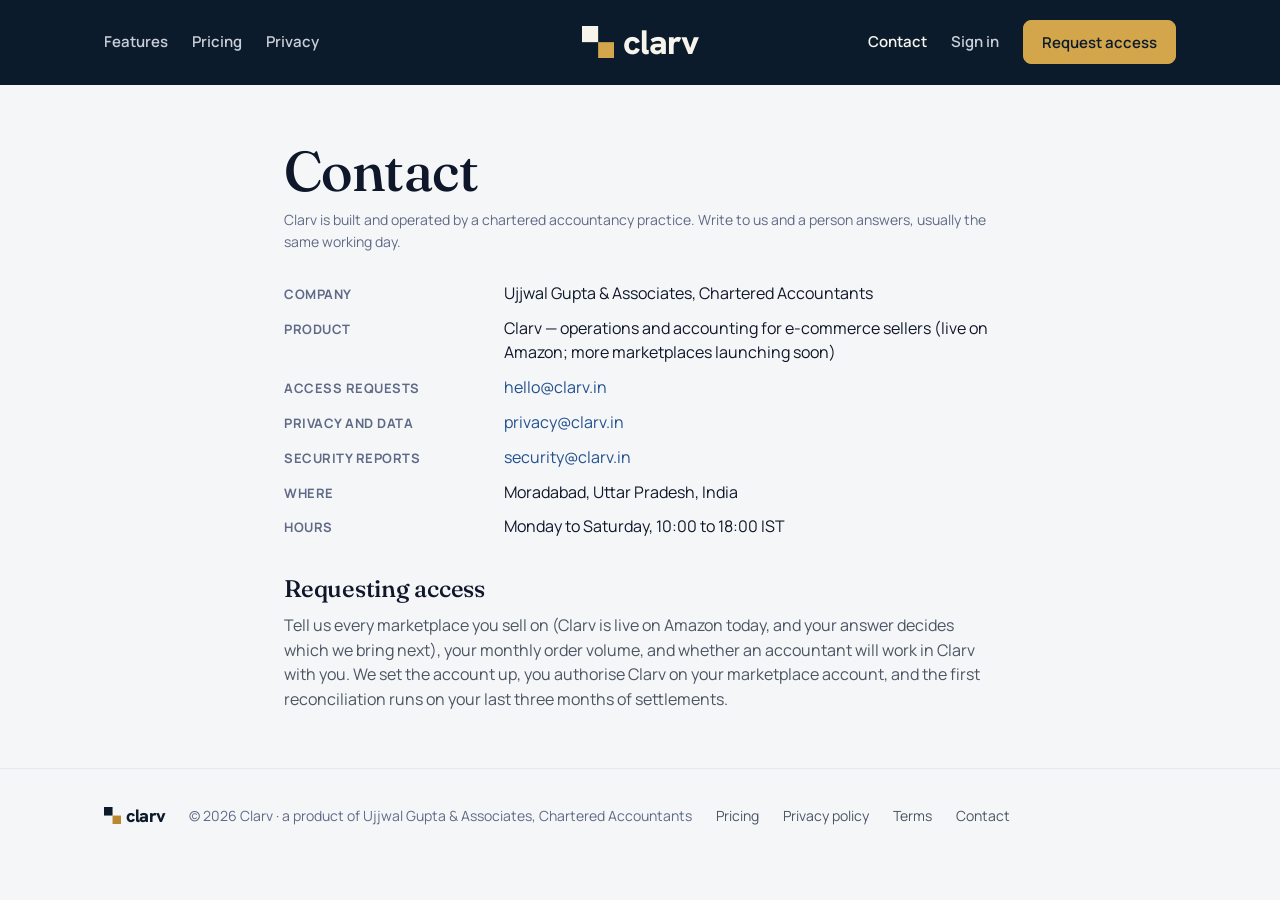
==== commit ff56ecd6: "The two-squares logo with "clarv" in lowercase, heavier, on an ink header The symbol is two equal sq" ====
--- a/contact.html
+++ b/contact.html
@@ -3,15 +3,15 @@
 <head>
 <meta charset="utf-8" /><meta name="viewport" content="width=device-width, initial-scale=1" />
 <title>Contact — Clarv</title>
-<link rel="icon" href="logo.svg?v=20261004c" type="image/svg+xml" />
+<link rel="icon" href="logo.svg?v=20261004d" type="image/svg+xml" />
 <link rel="preconnect" href="https://fonts.googleapis.com" /><link rel="preconnect" href="https://fonts.gstatic.com" crossorigin />
-<link rel="stylesheet" href="https://fonts.googleapis.com/css2?family=Fraunces:opsz,wght@9..144,400;9..144,500;9..144,600&family=Hanken+Grotesk:wght@700&family=Manrope:wght@400;500;600;700;800&display=swap" />
-<link rel="stylesheet" href="style.css?v=20261004c" />
+<link rel="stylesheet" href="https://fonts.googleapis.com/css2?family=Fraunces:opsz,wght@9..144,400;9..144,500;9..144,600&family=Hanken+Grotesk:wght@800&family=Manrope:wght@400;500;600;700;800&display=swap" />
+<link rel="stylesheet" href="style.css?v=20261004d" />
 </head>
 <body>
 <header class="top"><div class="wrap">
   <nav class="nav nav-l" aria-label="Site"><a href="/#features">Features</a><a href="pricing.html">Pricing</a><a href="privacy.html">Privacy</a></nav>
-  <a class="brand" href="/" aria-label="Clarv — home"><svg viewBox="0 0 48 48" aria-hidden="true"><path d="M39 16A17 17 0 1 0 39 32L28.12 32A9 9 0 1 1 28.12 16Z" fill="#0B1B2B"/><rect x="33" y="20" width="8" height="8" fill="#B8892E"/></svg><span>Clarv<i class="stop"></i></span></a>
+  <a class="brand" href="/" aria-label="Clarv — home"><svg viewBox="8 8 32 32" aria-hidden="true"><rect x="8" y="8" width="16" height="16" fill="currentColor"/><rect class="g" x="24" y="24" width="16" height="16" fill="#B8892E"/></svg><span>clarv</span></a>
   <nav class="nav nav-r" aria-label="Account"><a class="on" href="contact.html">Contact</a><a href="login.html">Sign in</a><a class="btn primary" href="contact.html">Request access</a></nav>
   <details class="mnav"><summary aria-label="Menu"><span class="burger"></span></summary><nav class="mnav-panel" aria-label="Menu"><a href="/#features">Features</a><a href="pricing.html">Pricing</a><a href="privacy.html">Privacy</a><a class="on" href="contact.html">Contact</a><a href="login.html">Sign in</a><a class="btn primary" href="contact.html">Request access</a></nav></details>
   <a class="m-signin" href="login.html">Sign in</a>
@@ -31,7 +31,7 @@
   <h2>Requesting access</h2>
   <p>Tell us every marketplace you sell on (Clarv is live on Amazon today, and your answer decides which we bring next), your monthly order volume, and whether an accountant will work in Clarv with you. We set the account up, you authorise Clarv on your marketplace account, and the first reconciliation runs on your last three months of settlements.</p>
 </div></section></main>
-<footer><div class="wrap"><a class="foot-brand" href="/" aria-label="Clarv — home"><svg viewBox="0 0 48 48" aria-hidden="true"><path d="M39 16A17 17 0 1 0 39 32L28.12 32A9 9 0 1 1 28.12 16Z" fill="#0B1B2B"/><rect x="33" y="20" width="8" height="8" fill="#B8892E"/></svg><span>Clarv<i class="stop"></i></span></a><span>© 2026 Clarv · a product of Ujjwal Gupta &amp; Associates, Chartered Accountants</span><a href="pricing.html">Pricing</a><a href="privacy.html">Privacy policy</a><a href="terms.html">Terms</a><a href="contact.html">Contact</a></div></footer>
+<footer><div class="wrap"><a class="foot-brand" href="/" aria-label="Clarv — home"><svg viewBox="8 8 32 32" aria-hidden="true"><rect x="8" y="8" width="16" height="16" fill="currentColor"/><rect class="g" x="24" y="24" width="16" height="16" fill="#B8892E"/></svg><span>clarv</span></a><span>© 2026 Clarv · a product of Ujjwal Gupta &amp; Associates, Chartered Accountants</span><a href="pricing.html">Pricing</a><a href="privacy.html">Privacy policy</a><a href="terms.html">Terms</a><a href="contact.html">Contact</a></div></footer>
 <script>document.querySelectorAll(".mnav-panel a").forEach(function (a) { a.addEventListener("click", function () { a.closest("details").removeAttribute("open"); }); });</script>
 </body>
 </html>
--- a/style.css
+++ b/style.css
@@ -1,9 +1,10 @@
-/* clarv.in — the public site, in the "C, full stop" identity (4 Oct 2026): ink navy and ledger gold; Fraunces for headings,
-   Manrope for text, Hanken Grotesk for the wordmark alone. */
+/* clarv.in — the public site (4 Oct 2026): ink navy and ledger gold. The logo is two equal squares, ink and gold, corner to
+   corner, beside "clarv" in Hanken Grotesk 800, on an ink header. Fraunces for headings, Manrope for text. */
 :root {
   --ground: #f5f6f8; --surface: #fff; --surface-2: #f9fafb; --ink: #0f172a; --ink-2: #4b5563; --ink-3: #5f6a86;
   --rule: #e6e8ee; --rule-3: #d9dde5; --brand: #0b1b2b; --brand-ink: #20344e; --brand-soft: #eceef2; --brand-tint: #f6f2e8;
   --gold: #b8892e; --gold-soft: #f4ebd7; --gold-text: #8a6416; --link: #22508f; --good-soft: #e3f3ef;
+  --on-ink: #f7f4ec; --on-ink-2: #c9ced8; --gold-on-ink: #d3a64b; --link-on-ink: #e2bc66;
   --good: #0b7a62; --warn: #a15c07; --warn-soft: #fbf1dc; --bad: #b42318; --bad-soft: #fce8e6;
   --sans: "Manrope", ui-sans-serif, system-ui, -apple-system, "Segoe UI", sans-serif; --display: "Fraunces", Georgia, serif; --mark: "Hanken Grotesk", "Manrope", ui-sans-serif, system-ui, sans-serif;
   --shadow: 0 1px 2px rgba(16,24,40,.04), 0 1px 3px rgba(16,24,40,.06); --shadow-2: 0 12px 32px rgba(16,24,40,.12), 0 0 0 1px rgba(16,24,40,.05);
@@ -24,24 +25,28 @@
 .muted { color: var(--ink-3); }
 .small { font-size: 14px; }
 
-/* header: the wordmark at the centre, the links either side of it; on a phone, a menu button, the wordmark, Sign in */
-.top { position: sticky; top: 0; z-index: 5; background: rgba(245,246,248,.92); -webkit-backdrop-filter: blur(8px); backdrop-filter: blur(8px); border-bottom: 1px solid var(--rule); }
+/* header: an ink band, the logo at the centre and the links either side of it; on a phone, a menu button, the logo, Sign in */
+.top { position: sticky; top: 0; z-index: 5; background: var(--brand); border-bottom: 1px solid var(--brand); }
 .top .wrap { display: grid; grid-template-columns: 1fr auto 1fr; align-items: center; gap: 24px; height: 84px; }
-.brand { grid-column: 2; grid-row: 1; justify-self: center; display: inline-flex; align-items: center; gap: 12px; color: var(--ink); font-family: var(--mark); font-size: 36px; font-weight: 700; letter-spacing: -0.03em; line-height: 1; }
+.brand { grid-column: 2; grid-row: 1; justify-self: center; display: inline-flex; align-items: center; gap: .28em; color: var(--on-ink); font-family: var(--mark); font-size: 34px; font-weight: 800; letter-spacing: -0.03em; line-height: 1; }
 .brand:hover { text-decoration: none; }
-.brand svg { width: 42px; height: 42px; flex: none; }
-/* The full stop: a gold square the size of the strokes, after the name and at the end of a headline. */
+/* The squares are about the height of an "a" and sit a third of the name's size from it: symbol and name carry one weight.
+   The first square takes the text colour (paper on the ink band); the second is gold. */
+.brand svg { width: .95em; height: .95em; flex: none; }
+.brand .g { fill: var(--gold-on-ink); }
+/* The full stop: a gold square the size of the strokes, at the end of the headline. */
 .stop { display: inline-block; width: .15em; height: .15em; margin-left: .055em; background: var(--gold); }
 .nav { display: flex; gap: 24px; align-items: center; }
 .nav-l { grid-column: 1; grid-row: 1; justify-self: start; }
 .nav-r { grid-column: 3; grid-row: 1; justify-self: end; }
-.nav a { color: var(--ink-2); font-weight: 600; font-size: 15px; }
-.nav a.on { color: var(--ink); }
+.nav a { color: var(--on-ink-2); font-weight: 600; font-size: 15px; }
+.nav a.on { color: var(--on-ink); }
+.nav-r .btn.primary { background: var(--gold-on-ink); border-color: var(--gold-on-ink); color: var(--brand); }
 .mnav, .m-signin { display: none; }
 .mnav summary { list-style: none; cursor: pointer; width: 44px; height: 44px; display: grid; place-items: center; margin-left: -10px; border-radius: 10px; }
 .mnav summary::-webkit-details-marker { display: none; }
-.mnav summary:focus-visible { outline: 2px solid var(--brand); outline-offset: 2px; }
-.burger, .burger::before, .burger::after { display: block; width: 22px; height: 2px; border-radius: 2px; background: var(--ink); transition: transform .2s, background .2s; }
+.mnav summary:focus-visible { outline: 2px solid var(--on-ink); outline-offset: 2px; }
+.burger, .burger::before, .burger::after { display: block; width: 22px; height: 2px; border-radius: 2px; background: var(--on-ink); transition: transform .2s, background .2s; }
 .burger { position: relative; }
 .burger::before, .burger::after { content: ""; position: absolute; left: 0; }
 .burger::before { top: -7px; } .burger::after { top: 7px; }
@@ -143,8 +148,8 @@
 footer .wrap { display: flex; gap: 24px; flex-wrap: wrap; align-items: center; }
 footer a { color: var(--ink-2); }
 /* The footer signs off with the logo, once, small. */
-footer .foot-brand { display: inline-flex; align-items: center; gap: 8px; color: var(--ink); font: 700 18px/1 var(--mark); letter-spacing: -0.03em; }
-footer .foot-brand svg { width: 21px; height: 21px; flex: none; }
+footer .foot-brand { display: inline-flex; align-items: center; gap: .28em; color: var(--brand); font: 800 18px/1 var(--mark); letter-spacing: -0.03em; }
+footer .foot-brand svg { width: .95em; height: .95em; flex: none; }
 footer .foot-brand:hover { text-decoration: none; }
 footer .sp { margin-left: auto; }
 
@@ -155,10 +160,9 @@
 @media (max-width: 900px) {
   .top .wrap { height: 64px; gap: 8px; }
   .nav-l, .nav-r { display: none; }
-  .brand { font-size: 28px; gap: 10px; }
-  .brand svg { width: 33px; height: 33px; }
+  .brand { font-size: 28px; }
   .mnav { display: block; grid-column: 1; grid-row: 1; justify-self: start; }
-  .m-signin { display: inline-flex; grid-column: 3; grid-row: 1; justify-self: end; align-items: center; min-height: 44px; font-weight: 700; font-size: 15px; }
+  .m-signin { display: inline-flex; grid-column: 3; grid-row: 1; justify-self: end; align-items: center; min-height: 44px; font-weight: 700; font-size: 15px; color: var(--link-on-ink); }
   .wrap { padding: 0 18px; }
   section { padding: 44px 0; }
   .hero { grid-template-columns: minmax(0, 1fr); gap: 32px; padding-block: 36px 32px; }
@@ -179,7 +183,7 @@
   table.t .o { display: none; } /* the example tables drop their least telling column on a phone */
 }
 @media (max-width: 480px) {
-  .brand { font-size: 26px; } .brand svg { width: 31px; height: 31px; }
+  .brand { font-size: 26px; }
   h3 { font-size: 19px; }
   .card { padding: 18px; } .plan { padding: 22px; }
   .panel .body { padding: 12px; }
